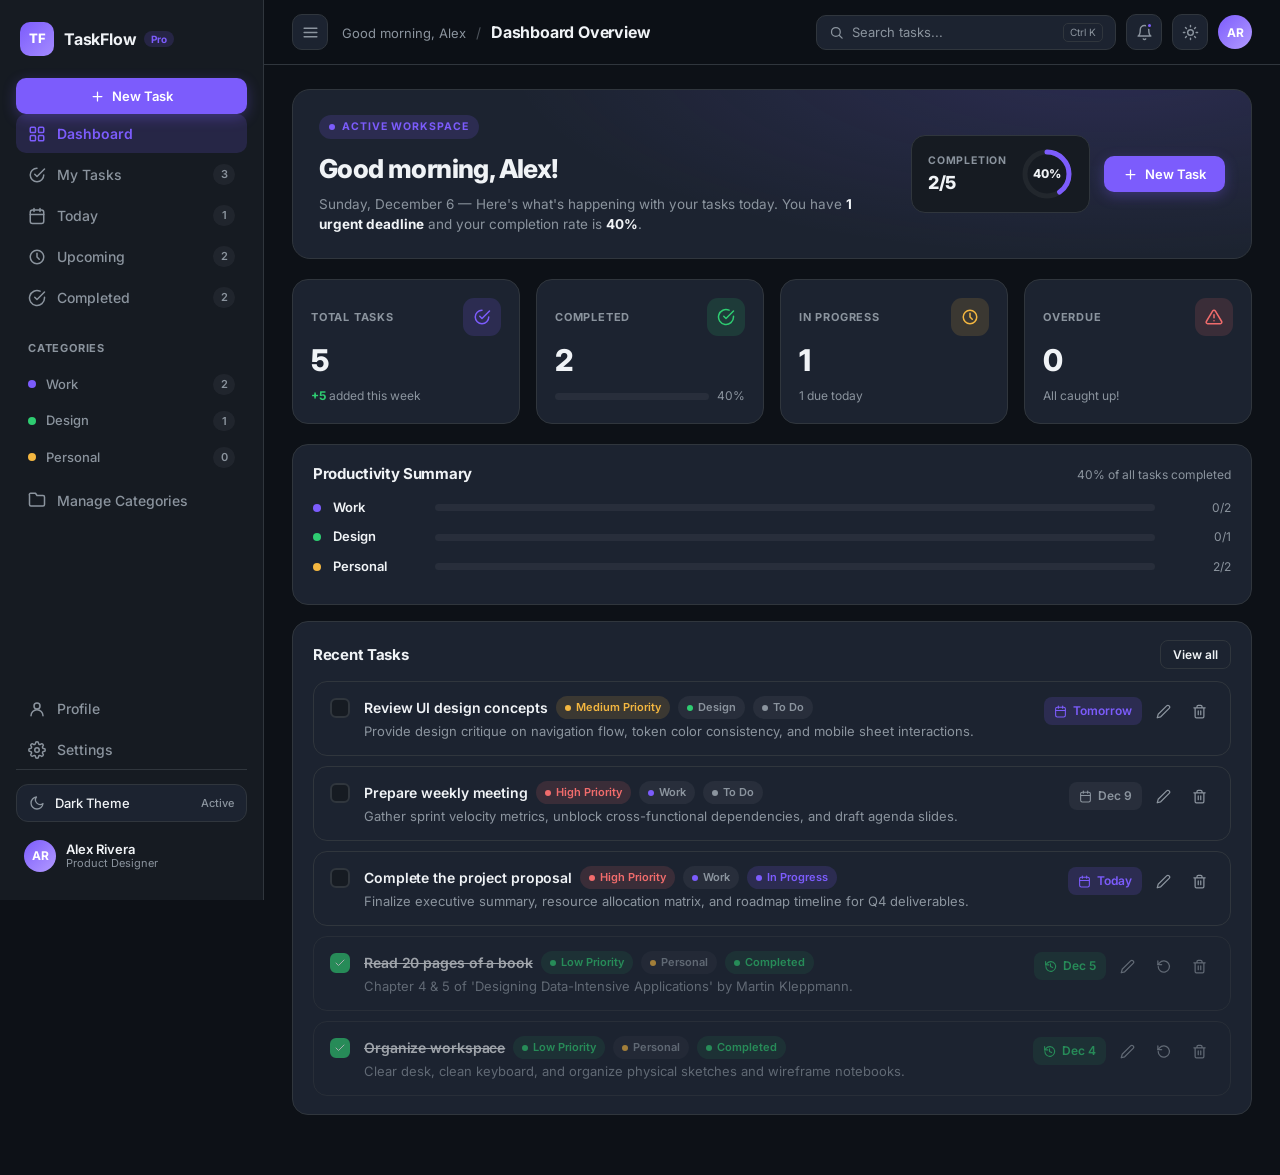
==== Public/index.html @ 0e8a2284 "Reestruturação das pastas" ====
<!DOCTYPE html>
<html lang="en" data-theme="dark">
<head>
  <meta charset="UTF-8">
  <meta name="viewport" content="width=device-width, initial-scale=1.0">
  <meta name="description" content="TaskFlow — professional task management web app">
  <title>TaskFlow</title>
  <link rel="preconnect" href="https://fonts.googleapis.com">
  <link rel="preconnect" href="https://fonts.gstatic.com" crossorigin>
  <link href="https://fonts.googleapis.com/css2?family=Inter:wght@400;500;600;700;800&display=swap" rel="stylesheet">
  <link rel="stylesheet" href="../CSS/themes.css">
  <link rel="stylesheet" href="../CSS/style.css">
  <link rel="stylesheet" href="../CSS/components.css">
  <link rel="stylesheet" href="../CSS/responsive.css">
</head>
<body>

  <!-- ==================== SIDEBAR ==================== -->
  <aside class="sidebar" id="sidebar" aria-label="Main navigation">
    <div class="sidebar__logo">
      <span class="sidebar__logo-mark" aria-hidden="true">TF</span>
      <span class="sidebar__logo-text">TaskFlow <span class="logo-pro">Pro</span></span>
    </div>

    <button class="btn btn--primary btn--block" id="btnNewTaskSidebar" type="button" data-action="open-create">
      <span data-icon="plus"></span> New Task
    </button>

    <nav class="sidebar__nav" id="sidebarNav">
      <a href="#dashboard" class="nav-item active" data-view="dashboard">
        <span class="nav-item__icon" data-icon="dashboard"></span>
        <span class="nav-item__label">Dashboard</span>
      </a>
      <a href="#mytasks" class="nav-item" data-view="mytasks">
        <span class="nav-item__icon" data-icon="tasks"></span>
        <span class="nav-item__label">My Tasks</span>
        <span class="nav-badge" data-badge="mytasks">0</span>
      </a>
      <a href="#today" class="nav-item" data-view="today">
        <span class="nav-item__icon" data-icon="calendar"></span>
        <span class="nav-item__label">Today</span>
        <span class="nav-badge" data-badge="today">0</span>
      </a>
      <a href="#upcoming" class="nav-item" data-view="upcoming">
        <span class="nav-item__icon" data-icon="clock"></span>
        <span class="nav-item__label">Upcoming</span>
        <span class="nav-badge" data-badge="upcoming">0</span>
      </a>
      <a href="#completed" class="nav-item" data-view="completed">
        <span class="nav-item__icon" data-icon="check-circle"></span>
        <span class="nav-item__label">Completed</span>
        <span class="nav-badge" data-badge="completed">0</span>
      </a>

      <div class="sidebar__section">
        <span class="sidebar__section-title">Categories</span>
        <button class="sidebar__section-action" type="button" data-action="goto-categories" aria-label="Manage categories">
          <span data-icon="plus-sm"></span>
        </button>
      </div>
      <div class="nav-categories" id="navCategories"></div>

      <a href="#categories" class="nav-item" data-view="categories">
        <span class="nav-item__icon" data-icon="folder"></span>
        <span class="nav-item__label">Manage Categories</span>
      </a>

      <div class="sidebar__spacer"></div>
      <a href="#profile" class="nav-item" data-view="profile">
        <span class="nav-item__icon" data-icon="user"></span>
        <span class="nav-item__label">Profile</span>
      </a>
      <a href="#settings" class="nav-item" data-view="settings">
        <span class="nav-item__icon" data-icon="settings"></span>
        <span class="nav-item__label">Settings</span>
      </a>
    </nav>

    <div class="sidebar__footer">
      <button class="theme-toggle" id="btnThemeToggle" type="button" aria-label="Toggle theme">
        <span class="theme-toggle__icon" data-icon="moon"></span>
        <span class="theme-toggle__label">Dark Theme</span>
        <span class="theme-toggle__state">Active</span>
      </button>
      <div class="user-chip" data-action="goto-profile" role="button" tabindex="0">
        <span class="avatar avatar--sm" id="avatarSidebar">AR</span>
        <span class="user-chip__info">
          <span class="user-chip__name" id="sidebarUserName">Alex Rivera</span>
          <span class="user-chip__role">Product Designer</span>
        </span>
      </div>
    </div>
  </aside>
  <div class="sidebar-overlay" id="sidebarOverlay"></div>

  <!-- ==================== MAIN ==================== -->
  <div class="main">
    <header class="header">
      <button class="icon-btn header__menu" id="btnMenu" type="button" aria-label="Open menu">
        <span data-icon="menu"></span>
      </button>
      <div class="header__titles">
        <span class="header__greet" id="headerGreet">Good day</span>
        <span class="header__sep" aria-hidden="true">/</span>
        <h1 class="header__title" id="pageTitle">Dashboard Overview</h1>
      </div>
      <div class="header__actions">
        <div class="search-box">
          <span class="search-box__icon" data-icon="search"></span>
          <input type="search" id="globalSearch" class="search-box__input" placeholder="Search tasks..." aria-label="Search tasks">
          <span class="search-box__kbd">Ctrl K</span>
        </div>
        <button class="icon-btn header__bell" id="btnNotifications" type="button" aria-label="Notifications" data-action="toggle-notifications">
          <span data-icon="bell"></span>
          <span class="dot-indicator" id="notifDot" hidden></span>
        </button>
        <div class="notif-panel" id="notifPanel" hidden aria-label="Due notifications"></div>
        <button class="icon-btn" id="btnThemeHeader" type="button" aria-label="Toggle theme" data-icon-holder>
          <span data-icon="sun"></span>
        </button>
        <button class="avatar avatar--btn" id="avatarHeader" type="button" data-action="goto-profile" aria-label="Open profile">AR</button>
      </div>
    </header>

    <main class="content" id="appContent" tabindex="-1"></main>
  </div>

  <!-- ==================== TASK MODAL ==================== -->
  <div class="modal-overlay" id="taskModal" role="dialog" aria-modal="true" aria-labelledby="taskModalTitle" hidden>
    <div class="modal">
      <div class="modal__body">
        <h2 class="modal__title" id="taskModalTitle">New Task</h2>

        <div class="field">
          <label class="field__label" for="taskTitle">Task Title <span class="req">*</span></label>
          <input type="text" id="taskTitle" class="input" maxlength="120" placeholder="e.g. Design token audit and sync with engineering" autocomplete="off">
          <span class="field__error" id="taskTitleError" hidden>Title is required</span>
        </div>

        <div class="field">
          <label class="field__label" for="taskDesc">Description</label>
          <textarea id="taskDesc" class="input textarea" rows="4" maxlength="500" placeholder="Outline execution criteria, dependencies, or link references..."></textarea>
        </div>

        <div class="field-row">
          <div class="field">
            <label class="field__label" for="taskDue">Due Date</label>
            <input type="date" id="taskDue" class="input">
          </div>
          <div class="field">
            <label class="field__label" for="taskPriority">Priority</label>
            <select id="taskPriority" class="input select">
              <option value="low">Low Priority</option>
              <option value="medium">Medium Priority</option>
              <option value="high" selected>High Priority</option>
            </select>
          </div>
          <div class="field">
            <label class="field__label" for="taskCategory">Category</label>
            <select id="taskCategory" class="input select"></select>
          </div>
        </div>

        <div class="field">
          <span class="field__label">Status</span>
          <div class="segmented" id="taskStatusGroup" role="radiogroup" aria-label="Status">
            <button type="button" class="segmented__btn" data-status="todo">To Do</button>
            <button type="button" class="segmented__btn" data-status="inprogress">In Progress</button>
            <button type="button" class="segmented__btn" data-status="completed">Done</button>
          </div>
        </div>
      </div>

      <div class="modal__footer">
        <span class="modal__meta" id="taskModalMeta"></span>
        <span class="modal__kbd-hint"><kbd>Ctrl</kbd> + <kbd>Enter</kbd> to quickly save</span>
        <button type="button" class="link-danger" id="btnModalDelete" data-action="modal-delete" hidden>Delete Task</button>
        <span class="modal__footer-spacer"></span>
        <button type="button" class="btn btn--ghost" data-action="close-modal">Cancel</button>
        <button type="button" class="btn btn--primary" id="btnModalSubmit" data-action="submit-task">
          <span data-icon="plus-sm"></span> Create Task
        </button>
      </div>
    </div>
  </div>

  <!-- ==================== TOASTS ==================== -->
  <div class="toasts" id="toasts" aria-live="polite"></div>

  <script src="../JS/storage.js"></script>
  <script src="../JS/theme.js"></script>
  <script src="../JS/filters.js"></script>
  <script src="../JS/tasks.js"></script>
  <script src="../JS/app.js"></script>
</body>
</html>
---- CSS/themes.css ----
/* ============ TASKFLOW — THEME TOKENS ============ */

:root,
[data-theme="dark"] {
  --bg: #0D1117;
  --secondary: #161B22;
  --card: #1C2330;
  --border: #30363D;
  --text: #F0F3F6;
  --text-2: #8B949E;
  --primary: #7C5CFC;
  --success: #2ECC71;
  --warning: #F4B740;
  --danger: #F16C6C;

  --primary-soft: rgba(124, 92, 252, 0.16);
  --success-soft: rgba(46, 204, 113, 0.14);
  --warning-soft: rgba(244, 183, 64, 0.14);
  --danger-soft: rgba(241, 108, 108, 0.14);

  --hover: rgba(240, 243, 246, 0.05);
  --active: rgba(124, 92, 252, 0.12);
  --shadow: 0 8px 24px rgba(0, 0, 0, 0.35);
  --shadow-sm: 0 2px 8px rgba(0, 0, 0, 0.25);
  --overlay: rgba(6, 9, 14, 0.7);
  --scrollbar: #30363D;
}

[data-theme="light"] {
  --bg: #F7F8FC;
  --secondary: #FFFFFF;
  --card: #FFFFFF;
  --border: #E7E9F0;
  --text: #202333;
  --text-2: #85899A;
  --primary: #7055E8;
  --success: #20A36B;
  --warning: #E6A23C;
  --danger: #E45C65;

  --primary-soft: rgba(112, 85, 232, 0.10);
  --success-soft: rgba(32, 163, 107, 0.10);
  --warning-soft: rgba(230, 162, 60, 0.12);
  --danger-soft: rgba(228, 92, 101, 0.10);

  --hover: rgba(32, 35, 51, 0.04);
  --active: rgba(112, 85, 232, 0.08);
  --shadow: 0 8px 24px rgba(32, 35, 51, 0.08);
  --shadow-sm: 0 2px 8px rgba(32, 35, 51, 0.05);
  --overlay: rgba(32, 35, 51, 0.4);
  --scrollbar: #D6D9E4;
}
---- CSS/style.css ----
/* ============ TASKFLOW — LAYOUT & BASE ============ */

* { margin: 0; padding: 0; box-sizing: border-box; }

html { scroll-behavior: smooth; }

body {
  font-family: 'Inter', -apple-system, BlinkMacSystemFont, 'Segoe UI', Roboto, sans-serif;
  background: var(--bg);
  color: var(--text);
  font-size: 14px;
  line-height: 1.5;
  min-height: 100vh;
  transition: background 0.2s ease, color 0.2s ease;
  -webkit-font-smoothing: antialiased;
}

::-webkit-scrollbar { width: 10px; height: 10px; }
::-webkit-scrollbar-track { background: transparent; }
::-webkit-scrollbar-thumb { background: var(--scrollbar); border-radius: 6px; }

button { font-family: inherit; cursor: pointer; }
a { color: inherit; text-decoration: none; }
[hidden] { display: none !important; }

:focus-visible { outline: 2px solid var(--primary); outline-offset: 2px; border-radius: 4px; }

/* Inline SVG icon holders */
[data-icon] { display: inline-grid; place-items: center; }
[data-icon] svg { width: 15px; height: 15px; }
.nav-item__icon svg,
.theme-toggle__icon svg,
.search-box__icon svg { width: 100%; height: 100%; }

/* ---------- SIDEBAR ---------- */
.sidebar {
  position: fixed;
  inset: 0 auto 0 0;
  width: 264px;
  background: var(--secondary);
  border-right: 1px solid var(--border);
  display: flex;
  flex-direction: column;
  padding: 20px 16px;
  z-index: 60;
  transition: transform 0.22s ease;
  overflow-y: auto;
}

.sidebar__logo {
  display: flex;
  align-items: center;
  gap: 10px;
  margin-bottom: 20px;
  padding: 2px 4px;
}

.sidebar__logo-mark {
  width: 34px; height: 34px;
  border-radius: 10px;
  background: linear-gradient(135deg, var(--primary), #a48bff);
  color: #fff;
  font-weight: 800;
  font-size: 13px;
  display: grid;
  place-items: center;
  flex-shrink: 0;
}

.sidebar__logo-text { font-weight: 700; font-size: 16px; letter-spacing: -0.2px; }
.logo-pro {
  font-size: 10px;
  font-weight: 700;
  background: var(--primary-soft);
  color: var(--primary);
  padding: 2px 7px;
  border-radius: 20px;
  vertical-align: 2px;
  margin-left: 4px;
}

.sidebar__nav { display: flex; flex-direction: column; gap: 2px; flex: 1; }

.nav-item {
  display: flex;
  align-items: center;
  gap: 11px;
  padding: 9px 12px;
  border-radius: 10px;
  color: var(--text-2);
  font-weight: 500;
  transition: background 0.18s ease, color 0.18s ease;
}
.nav-item:hover { background: var(--hover); color: var(--text); }
.nav-item.active {
  background: var(--primary-soft);
  color: var(--primary);
  font-weight: 600;
}
.nav-item__icon { display: inline-flex; width: 18px; height: 18px; }
.nav-item__icon svg { width: 100%; height: 100%; }
.nav-item__label { flex: 1; }
.nav-badge {
  min-width: 22px;
  text-align: center;
  font-size: 11px;
  font-weight: 600;
  background: var(--hover);
  color: var(--text-2);
  border-radius: 20px;
  padding: 2px 7px;
}
.nav-item.active .nav-badge { background: var(--primary); color: #fff; }

.sidebar__section {
  display: flex;
  align-items: center;
  justify-content: space-between;
  margin: 18px 12px 6px;
}
.sidebar__section-title {
  font-size: 11px;
  font-weight: 700;
  text-transform: uppercase;
  letter-spacing: 0.8px;
  color: var(--text-2);
}
.sidebar__section-action {
  background: none; border: none; color: var(--text-2);
  width: 22px; height: 22px; display: grid; place-items: center;
  border-radius: 6px; transition: color 0.18s ease, background 0.18s ease;
}
.sidebar__section-action:hover { color: var(--text); background: var(--hover); }

.nav-categories { display: flex; flex-direction: column; gap: 2px; margin-bottom: 4px; }

.nav-cat {
  display: flex;
  align-items: center;
  gap: 10px;
  padding: 7px 12px;
  border-radius: 10px;
  color: var(--text-2);
  font-weight: 500;
  font-size: 13px;
  transition: background 0.18s ease, color 0.18s ease;
}
.nav-cat:hover { background: var(--hover); color: var(--text); }
.cat-dot { width: 8px; height: 8px; border-radius: 50%; flex-shrink: 0; }

.sidebar__spacer { flex: 1; min-height: 20px; }

.sidebar__footer { border-top: 1px solid var(--border); padding-top: 14px; display: flex; flex-direction: column; gap: 10px; }

.theme-toggle {
  display: flex;
  align-items: center;
  gap: 10px;
  width: 100%;
  padding: 10px 12px;
  background: var(--card);
  border: 1px solid var(--border);
  border-radius: 12px;
  color: var(--text);
  font-size: 13px;
  font-weight: 500;
  transition: background 0.18s ease, border-color 0.18s ease;
}
.theme-toggle:hover { border-color: var(--primary); }
.theme-toggle__icon { display: inline-flex; width: 16px; height: 16px; color: var(--text-2); }
.theme-toggle__icon svg { width: 100%; height: 100%; }
.theme-toggle__label { flex: 1; text-align: left; }
.theme-toggle__state { font-size: 11px; color: var(--text-2); }

.user-chip {
  display: flex;
  align-items: center;
  gap: 10px;
  padding: 8px;
  border-radius: 12px;
  transition: background 0.18s ease;
  cursor: pointer;
}
.user-chip:hover { background: var(--hover); }
.user-chip__info { display: flex; flex-direction: column; line-height: 1.25; min-width: 0; }
.user-chip__name { font-weight: 600; font-size: 13px; white-space: nowrap; overflow: hidden; text-overflow: ellipsis; }
.user-chip__role { font-size: 11px; color: var(--text-2); }

.avatar {
  width: 34px; height: 34px;
  border-radius: 50%;
  background: linear-gradient(135deg, var(--primary), #b39bff);
  color: #fff;
  font-size: 12px;
  font-weight: 700;
  display: grid;
  place-items: center;
  flex-shrink: 0;
  border: none;
}
.avatar--sm { width: 32px; height: 32px; }

.sidebar-overlay {
  position: fixed;
  inset: 0;
  background: var(--overlay);
  z-index: 55;
  opacity: 0;
  pointer-events: none;
  transition: opacity 0.2s ease;
}
.sidebar-overlay.show { opacity: 1; pointer-events: auto; }

/* ---------- MAIN / HEADER ---------- */
.main { margin-left: 264px; min-height: 100vh; display: flex; flex-direction: column; }

.header {
  position: sticky;
  top: 0;
  z-index: 40;
  display: flex;
  align-items: center;
  gap: 14px;
  padding: 14px 28px;
  background: color-mix(in srgb, var(--bg) 85%, transparent);
  backdrop-filter: blur(10px);
  border-bottom: 1px solid var(--border);
}

.header__menu { display: none; }

.header__titles { display: flex; align-items: baseline; gap: 10px; min-width: 0; flex: 1; }
.header__greet { color: var(--text-2); font-size: 13px; white-space: nowrap; }
.header__sep { color: var(--text-2); opacity: 0.5; }
.header__title { font-size: 16px; font-weight: 700; letter-spacing: -0.2px; white-space: nowrap; overflow: hidden; text-overflow: ellipsis; }

.header__actions { display: flex; align-items: center; gap: 10px; }

.search-box {
  display: flex;
  align-items: center;
  gap: 8px;
  background: var(--card);
  border: 1px solid var(--border);
  border-radius: 10px;
  padding: 7px 12px;
  width: 300px;
  transition: border-color 0.18s ease;
}
.search-box:focus-within { border-color: var(--primary); }
.search-box__icon { display: inline-flex; width: 15px; height: 15px; color: var(--text-2); }
.search-box__icon svg { width: 100%; height: 100%; }
.search-box__input {
  flex: 1;
  background: none;
  border: none;
  outline: none;
  color: var(--text);
  font-family: inherit;
  font-size: 13px;
  min-width: 0;
}
.search-box__input::placeholder { color: var(--text-2); }
.search-box__kbd {
  font-size: 10px;
  color: var(--text-2);
  border: 1px solid var(--border);
  border-radius: 5px;
  padding: 1px 6px;
  white-space: nowrap;
}

.icon-btn {
  position: relative;
  width: 36px; height: 36px;
  border: 1px solid var(--border);
  background: var(--card);
  color: var(--text-2);
  border-radius: 10px;
  display: grid;
  place-items: center;
  transition: color 0.18s ease, border-color 0.18s ease, background 0.18s ease;
}
.icon-btn:hover { color: var(--text); border-color: var(--primary); }
.icon-btn svg { width: 17px; height: 17px; }

.dot-indicator {
  position: absolute;
  top: 7px; right: 8px;
  width: 7px; height: 7px;
  border-radius: 50%;
  background: var(--primary);
  border: 2px solid var(--card);
}

/* Notifications dropdown */
.notif-panel {
  position: absolute;
  top: 58px;
  right: 110px;
  width: 320px;
  max-height: 380px;
  overflow-y: auto;
  background: var(--card);
  border: 1px solid var(--border);
  border-radius: 14px;
  box-shadow: var(--shadow);
  padding: 10px;
  z-index: 50;
}
.notif-panel__title {
  font-size: 11px;
  font-weight: 700;
  text-transform: uppercase;
  letter-spacing: 0.7px;
  color: var(--text-2);
  padding: 6px 8px 10px;
}
.notif-item {
  display: flex;
  gap: 10px;
  align-items: flex-start;
  padding: 9px 8px;
  border-radius: 10px;
  cursor: pointer;
  transition: background 0.15s ease;
}
.notif-item:hover { background: var(--hover); }
.notif-item__title { font-weight: 600; font-size: 13px; }
.notif-item__meta { font-size: 12px; color: var(--text-2); }
.notif-empty { padding: 16px 8px; color: var(--text-2); font-size: 13px; text-align: center; }

/* ---------- CONTENT ---------- */
.content {
  padding: 24px 28px 60px;
  flex: 1;
  animation: viewIn 0.2s ease;
}
@keyframes viewIn {
  from { opacity: 0; transform: translateY(6px); }
  to { opacity: 1; transform: none; }
}

/* Generic section blocks */
.panel {
  background: var(--card);
  border: 1px solid var(--border);
  border-radius: 16px;
  padding: 18px 20px;
}

.view-head { display: flex; align-items: center; justify-content: space-between; gap: 12px; margin-bottom: 18px; flex-wrap: wrap; }
.view-head h2 { font-size: 20px; font-weight: 700; letter-spacing: -0.3px; }
.view-head p { color: var(--text-2); font-size: 13px; }

.empty-state {
  text-align: center;
  padding: 48px 20px;
  color: var(--text-2);
}
.empty-state .empty-icon {
  width: 48px; height: 48px;
  margin: 0 auto 14px;
  display: grid;
  place-items: center;
  background: var(--hover);
  border-radius: 14px;
  color: var(--text-2);
}
.empty-state .empty-icon svg { width: 22px; height: 22px; }
.empty-state h3 { color: var(--text); font-size: 15px; margin-bottom: 4px; }
.empty-state p { font-size: 13px; }
---- CSS/components.css ----
/* ============ TASKFLOW — COMPONENTS ============ */

/* ---------- BUTTONS ---------- */
.btn {
  display: inline-flex;
  align-items: center;
  justify-content: center;
  gap: 7px;
  padding: 9px 18px;
  border-radius: 10px;
  border: 1px solid transparent;
  font-size: 13px;
  font-weight: 600;
  transition: background 0.18s ease, border-color 0.18s ease, transform 0.15s ease, box-shadow 0.18s ease;
  white-space: nowrap;
}
.btn svg { width: 15px; height: 15px; }
.btn:active { transform: scale(0.97); }

.btn--primary { background: var(--primary); color: #fff; box-shadow: 0 4px 14px rgba(124, 92, 252, 0.3); }
.btn--primary:hover { background: color-mix(in srgb, var(--primary) 85%, #000); }

.btn--ghost { background: var(--card); color: var(--text); border-color: var(--border); }
.btn--ghost:hover { border-color: var(--primary); color: var(--primary); }

.btn--danger { background: var(--danger-soft); color: var(--danger); border-color: transparent; }
.btn--danger:hover { background: var(--danger); color: #fff; }

.btn--block { width: 100%; }
.btn--sm { padding: 6px 12px; font-size: 12px; border-radius: 8px; }

.link-danger {
  background: none; border: none;
  color: var(--danger);
  font-size: 13px; font-weight: 600;
  padding: 8px 10px;
  border-radius: 8px;
  transition: background 0.18s ease;
}
.link-danger:hover { background: var(--danger-soft); }

/* ---------- FORM FIELDS ---------- */
.field { display: flex; flex-direction: column; gap: 6px; margin-bottom: 14px; flex: 1; min-width: 0; }
.field-row { display: flex; gap: 12px; }

.field__label {
  font-size: 11px;
  font-weight: 700;
  text-transform: uppercase;
  letter-spacing: 0.7px;
  color: var(--text-2);
}
.field__label .req { color: var(--danger); }

.input {
  width: 100%;
  background: var(--secondary);
  border: 1px solid var(--border);
  border-radius: 10px;
  padding: 10px 12px;
  color: var(--text);
  font-family: inherit;
  font-size: 13px;
  outline: none;
  transition: border-color 0.18s ease, box-shadow 0.18s ease;
}
.input:focus { border-color: var(--primary); box-shadow: 0 0 0 3px var(--primary-soft); }
.input::placeholder { color: var(--text-2); }

.textarea { resize: vertical; min-height: 92px; line-height: 1.55; }

.select {
  appearance: none;
  background-image: url("data:image/svg+xml,%3Csvg xmlns='http://www.w3.org/2000/svg' width='12' height='12' viewBox='0 0 24 24' fill='none' stroke='%238B949E' stroke-width='2.5' stroke-linecap='round' stroke-linejoin='round'%3E%3Cpath d='m6 9 6 6 6-6'/%3E%3C/svg%3E");
  background-repeat: no-repeat;
  background-position: right 12px center;
  padding-right: 32px;
  cursor: pointer;
}

.input.invalid { border-color: var(--danger); }
.field__error { font-size: 12px; color: var(--danger); }

input[type="date"].input::-webkit-calendar-picker-indicator { filter: invert(0.5); cursor: pointer; }

/* ---------- SEGMENTED CONTROL ---------- */
.segmented {
  display: inline-flex;
  gap: 4px;
  background: var(--secondary);
  border: 1px solid var(--border);
  border-radius: 10px;
  padding: 4px;
  width: 100%;
}
.segmented__btn {
  flex: 1;
  border: none;
  background: none;
  color: var(--text-2);
  font-size: 12.5px;
  font-weight: 600;
  padding: 7px 10px;
  border-radius: 7px;
  transition: background 0.18s ease, color 0.18s ease;
}
.segmented__btn:hover { color: var(--text); }
.segmented__btn.active { background: var(--primary-soft); color: var(--primary); }

/* ---------- BADGES ---------- */
.badge {
  display: inline-flex;
  align-items: center;
  gap: 5px;
  font-size: 11px;
  font-weight: 600;
  padding: 3px 9px;
  border-radius: 20px;
  white-space: nowrap;
}
.badge .badge-dot { width: 6px; height: 6px; border-radius: 50%; background: currentColor; }
.badge--primary { background: var(--primary-soft); color: var(--primary); }
.badge--success { background: var(--success-soft); color: var(--success); }
.badge--warning { background: var(--warning-soft); color: var(--warning); }
.badge--danger { background: var(--danger-soft); color: var(--danger); }
.badge--neutral { background: var(--hover); color: var(--text-2); }

/* ---------- CHIPS ---------- */
.chips { display: flex; align-items: center; gap: 8px; flex-wrap: wrap; }
.chip {
  border: 1px solid var(--border);
  background: var(--card);
  color: var(--text-2);
  font-size: 12.5px;
  font-weight: 600;
  padding: 6px 14px;
  border-radius: 20px;
  transition: all 0.18s ease;
}
.chip:hover { color: var(--text); border-color: var(--text-2); }
.chip.active { background: var(--primary); border-color: var(--primary); color: #fff; }

.chips-tags { display: flex; align-items: center; gap: 6px; flex-wrap: wrap; }
.chips-tags .chips-label { font-size: 11px; font-weight: 700; letter-spacing: 0.6px; color: var(--text-2); margin-right: 4px; }
.chip-tag {
  display: inline-flex; align-items: center; gap: 6px;
  border: 1px solid var(--border);
  background: var(--card);
  color: var(--text-2);
  font-size: 12px; font-weight: 600;
  padding: 5px 12px;
  border-radius: 20px;
  transition: all 0.18s ease;
}
.chip-tag:hover { color: var(--text); }
.chip-tag.active { border-color: currentColor; color: var(--text); }
.chip-tag .cat-dot { width: 7px; height: 7px; }

/* ---------- STATS ---------- */
.stats-grid {
  display: grid;
  grid-template-columns: repeat(4, 1fr);
  gap: 16px;
  margin: 20px 0;
}

.stat-card {
  background: var(--card);
  border: 1px solid var(--border);
  border-radius: 16px;
  padding: 18px;
  display: flex;
  flex-direction: column;
  gap: 8px;
  transition: transform 0.18s ease, box-shadow 0.18s ease;
}
.stat-card:hover { transform: translateY(-2px); box-shadow: var(--shadow-sm); }

.stat-card__top { display: flex; align-items: center; justify-content: space-between; gap: 10px; }
.stat-card__label { font-size: 11px; font-weight: 700; text-transform: uppercase; letter-spacing: 0.8px; color: var(--text-2); }
.stat-card__value { font-size: 30px; font-weight: 800; letter-spacing: -1px; line-height: 1.1; }

.stat-icon {
  width: 38px; height: 38px;
  border-radius: 11px;
  display: grid;
  place-items: center;
  flex-shrink: 0;
}
.stat-icon svg { width: 18px; height: 18px; }
.stat-icon--primary { background: var(--primary-soft); color: var(--primary); }
.stat-icon--success { background: var(--success-soft); color: var(--success); }
.stat-icon--warning { background: var(--warning-soft); color: var(--warning); }
.stat-icon--danger { background: var(--danger-soft); color: var(--danger); }

.stat-card__footer { display: flex; align-items: center; justify-content: space-between; gap: 8px; margin-top: 2px; }
.stat-note { font-size: 12px; color: var(--text-2); }
.stat-note strong { color: var(--success); }

/* ---------- PROGRESS ---------- */
.progress {
  height: 7px;
  background: var(--hover);
  border-radius: 6px;
  overflow: hidden;
  flex: 1;
}
.progress__bar {
  height: 100%;
  border-radius: 6px;
  background: var(--primary);
  transition: width 0.25s ease;
}
.progress__bar--success { background: var(--success); }
.progress__bar--warning { background: var(--warning); }
.progress__bar--danger { background: var(--danger); }

/* ---------- WELCOME BANNER ---------- */
.welcome-banner {
  position: relative;
  overflow: hidden;
  background:
    radial-gradient(600px 200px at 85% -20%, var(--primary-soft), transparent),
    var(--card);
  border: 1px solid var(--border);
  border-radius: 18px;
  padding: 24px 26px;
  display: flex;
  align-items: center;
  gap: 24px;
}
.welcome-banner__main { flex: 1; min-width: 0; }
.welcome-banner__tag {
  display: inline-flex;
  align-items: center;
  gap: 7px;
  font-size: 10.5px;
  font-weight: 700;
  letter-spacing: 1px;
  text-transform: uppercase;
  color: var(--primary);
  background: var(--primary-soft);
  padding: 4px 10px;
  border-radius: 20px;
  margin-bottom: 10px;
}
.welcome-banner__tag::before { content: ""; width: 6px; height: 6px; border-radius: 50%; background: var(--primary); }
.welcome-banner h2 { font-size: 26px; font-weight: 800; letter-spacing: -0.6px; margin-bottom: 6px; }
.welcome-banner__sub { color: var(--text-2); font-size: 13.5px; max-width: 560px; }
.welcome-banner__sub strong { color: var(--text); }

.velocity {
  display: flex;
  align-items: center;
  gap: 14px;
  background: var(--secondary);
  border: 1px solid var(--border);
  border-radius: 14px;
  padding: 12px 16px;
  flex-shrink: 0;
}
.velocity__label { font-size: 10.5px; font-weight: 700; letter-spacing: 0.8px; text-transform: uppercase; color: var(--text-2); }
.velocity__value { font-size: 18px; font-weight: 800; letter-spacing: -0.4px; }
.velocity__ring { position: relative; width: 52px; height: 52px; }
.velocity__ring svg { transform: rotate(-90deg); }
.velocity__pct {
  position: absolute; inset: 0;
  display: grid; place-items: center;
  font-size: 12px; font-weight: 800;
}

/* ---------- TOOLBAR ---------- */
.toolbar {
  display: flex;
  align-items: center;
  gap: 10px;
  flex-wrap: wrap;
  margin-bottom: 14px;
}
.toolbar__title { display: flex; align-items: center; gap: 10px; margin-right: auto; }
.toolbar__title h3 { font-size: 17px; font-weight: 700; display: inline-flex; align-items: center; gap: 8px; }
.toolbar__title h3 svg { width: 17px; height: 17px; color: var(--text-2); }
.toolbar .search-box { width: 250px; }
.toolbar .search-box__kbd { display: none; }

.select-inline {
  background: var(--card);
  border: 1px solid var(--border);
  color: var(--text);
  font-family: inherit;
  font-size: 12.5px;
  font-weight: 600;
  border-radius: 10px;
  padding: 8px 30px 8px 12px;
  cursor: pointer;
  outline: none;
  appearance: none;
  background-image: url("data:image/svg+xml,%3Csvg xmlns='http://www.w3.org/2000/svg' width='12' height='12' viewBox='0 0 24 24' fill='none' stroke='%238B949E' stroke-width='2.5' stroke-linecap='round' stroke-linejoin='round'%3E%3Cpath d='m6 9 6 6 6-6'/%3E%3C/svg%3E");
  background-repeat: no-repeat;
  background-position: right 10px center;
}
.select-inline:hover, .select-inline:focus { border-color: var(--primary); }

.view-toggle { display: inline-flex; background: var(--card); border: 1px solid var(--border); border-radius: 10px; padding: 3px; gap: 2px; }
.view-toggle button {
  border: none; background: none; color: var(--text-2);
  width: 30px; height: 28px;
  border-radius: 7px;
  display: grid; place-items: center;
  transition: all 0.18s ease;
}
.view-toggle button svg { width: 15px; height: 15px; }
.view-toggle button:hover { color: var(--text); }
.view-toggle button.active { background: var(--primary-soft); color: var(--primary); }

/* ---------- TASK ROWS ---------- */
.task-list { display: flex; flex-direction: column; gap: 10px; }

.task-row {
  display: flex;
  align-items: flex-start;
  gap: 14px;
  background: var(--card);
  border: 1px solid var(--border);
  border-radius: 14px;
  padding: 14px 16px;
  transition: border-color 0.18s ease, background 0.18s ease;
}
.task-row:hover { border-color: color-mix(in srgb, var(--primary) 45%, var(--border)); }

.task-row.is-completed { opacity: 0.62; }
.task-row.is-completed .task-row__title { text-decoration: line-through; }

.task-check {
  width: 20px; height: 20px;
  margin-top: 2px;
  border: 2px solid var(--border);
  border-radius: 6px;
  background: var(--secondary);
  cursor: pointer;
  flex-shrink: 0;
  display: grid; place-items: center;
  color: transparent;
  transition: all 0.18s ease;
  padding: 0;
}
.task-check svg { width: 12px; height: 12px; }
.task-check:hover { border-color: var(--primary); }
.task-check.checked { background: var(--success); border-color: var(--success); color: #fff; }

.task-row__main { flex: 1; min-width: 0; }
.task-row__title-line { display: flex; align-items: center; gap: 8px; flex-wrap: wrap; margin-bottom: 3px; }
.task-row__title { font-weight: 600; font-size: 14px; letter-spacing: -0.1px; }
.task-row__desc {
  color: var(--text-2);
  font-size: 13px;
  overflow: hidden;
  display: -webkit-box;
  -webkit-line-clamp: 2;
  -webkit-box-orient: vertical;
}

.task-row__side { display: flex; align-items: center; gap: 6px; flex-shrink: 0; }

.due-chip {
  display: inline-flex;
  align-items: center;
  gap: 6px;
  font-size: 12px;
  font-weight: 600;
  color: var(--text-2);
  background: var(--hover);
  border-radius: 8px;
  padding: 5px 10px;
  white-space: nowrap;
}
.due-chip svg { width: 13px; height: 13px; }
.due-chip--today { color: var(--primary); background: var(--primary-soft); }
.due-chip--overdue { color: var(--danger); background: var(--danger-soft); }
.due-chip--done { color: var(--success); background: var(--success-soft); }

.task-action {
  width: 30px; height: 30px;
  border: none;
  background: none;
  color: var(--text-2);
  border-radius: 8px;
  display: grid;
  place-items: center;
  transition: all 0.18s ease;
}
.task-action svg { width: 15px; height: 15px; }
.task-action:hover { background: var(--hover); color: var(--text); }
.task-action--danger:hover { background: var(--danger-soft); color: var(--danger); }
.task-action--success:hover { background: var(--success-soft); color: var(--success); }

/* ---------- TASK CARDS (grid view) ---------- */
.task-grid {
  display: grid;
  grid-template-columns: repeat(auto-fill, minmax(280px, 1fr));
  gap: 14px;
}
.task-card {
  background: var(--card);
  border: 1px solid var(--border);
  border-radius: 14px;
  padding: 16px;
  display: flex;
  flex-direction: column;
  gap: 10px;
  transition: border-color 0.18s ease, transform 0.18s ease;
}
.task-card:hover { border-color: color-mix(in srgb, var(--primary) 45%, var(--border)); transform: translateY(-2px); }
.task-card__top { display: flex; align-items: flex-start; justify-content: space-between; gap: 10px; }
.task-card__title { font-weight: 600; font-size: 14px; line-height: 1.4; }
.task-card.is-completed .task-card__title { text-decoration: line-through; opacity: 0.7; }
.task-card__desc { color: var(--text-2); font-size: 12.5px; min-height: 34px; }
.task-card__badges { display: flex; gap: 6px; flex-wrap: wrap; }
.task-card__footer { display: flex; align-items: center; justify-content: space-between; gap: 8px; margin-top: auto; padding-top: 10px; border-top: 1px solid var(--border); }

/* ---------- GROUP HEADINGS (Today / Upcoming) ---------- */
.group-title {
  display: flex;
  align-items: center;
  gap: 9px;
  font-size: 13px;
  font-weight: 700;
  text-transform: uppercase;
  letter-spacing: 0.7px;
  color: var(--text-2);
  margin: 22px 0 10px;
}
.group-title:first-child { margin-top: 0; }
.group-count { background: var(--hover); border-radius: 20px; padding: 1px 9px; font-size: 11px; }

/* ---------- CATEGORY CARDS ---------- */
.cat-grid { display: grid; grid-template-columns: repeat(auto-fill, minmax(240px, 1fr)); gap: 14px; }
.cat-card {
  background: var(--card);
  border: 1px solid var(--border);
  border-radius: 16px;
  padding: 18px;
  display: flex;
  flex-direction: column;
  gap: 12px;
  transition: border-color 0.18s ease;
}
.cat-card:hover { border-color: var(--primary); }
.cat-card__head { display: flex; align-items: center; justify-content: space-between; }
.cat-card__name { font-weight: 700; font-size: 15px; display: flex; align-items: center; gap: 9px; }
.cat-card__count { color: var(--text-2); font-size: 12.5px; }
.cat-card__actions { display: flex; gap: 4px; }
.cat-card .progress { height: 6px; }
.cat-card__footer { display: flex; align-items: center; justify-content: space-between; font-size: 12px; color: var(--text-2); }

.color-options { display: flex; gap: 8px; }
.color-option {
  width: 24px; height: 24px;
  border-radius: 50%;
  border: 2px solid transparent;
  cursor: pointer;
  padding: 0;
  transition: transform 0.15s ease, border-color 0.15s ease;
}
.color-option:hover { transform: scale(1.12); }
.color-option.selected { border-color: var(--text); }

/* ---------- MODAL ---------- */
.modal-overlay {
  position: fixed;
  inset: 0;
  background: var(--overlay);
  backdrop-filter: blur(4px);
  z-index: 90;
  display: grid;
  place-items: center;
  padding: 20px;
  animation: fadeIn 0.18s ease;
}
@keyframes fadeIn { from { opacity: 0; } to { opacity: 1; } }

.modal {
  width: 100%;
  max-width: 640px;
  max-height: calc(100vh - 40px);
  display: flex;
  flex-direction: column;
  background: var(--secondary);
  border: 1px solid var(--border);
  border-radius: 18px;
  box-shadow: var(--shadow);
  animation: modalIn 0.2s ease;
}
@keyframes modalIn {
  from { opacity: 0; transform: translateY(14px) scale(0.98); }
  to { opacity: 1; transform: none; }
}

.modal__body { padding: 24px 26px 10px; overflow-y: auto; }
.modal__title { font-size: 19px; font-weight: 700; letter-spacing: -0.3px; margin-bottom: 18px; }

.modal__footer {
  display: flex;
  align-items: center;
  gap: 10px;
  padding: 14px 26px;
  border-top: 1px solid var(--border);
  background: var(--card);
  border-radius: 0 0 18px 18px;
  flex-wrap: wrap;
}
.modal__kbd-hint { font-size: 11.5px; color: var(--text-2); margin-right: auto; }
.modal__kbd-hint kbd {
  font-family: inherit;
  font-size: 10px;
  font-weight: 700;
  background: var(--hover);
  border: 1px solid var(--border);
  border-radius: 4px;
  padding: 1px 5px;
}
.modal__meta { font-size: 11.5px; color: var(--text-2); }
.modal__footer-spacer { flex: 0; }

/* ---------- TOASTS ---------- */
.toasts {
  position: fixed;
  bottom: 22px;
  right: 22px;
  z-index: 120;
  display: flex;
  flex-direction: column;
  gap: 10px;
  max-width: min(420px, calc(100vw - 44px));
}
.toast {
  display: flex;
  align-items: center;
  gap: 11px;
  background: var(--card);
  border: 1px solid var(--border);
  border-radius: 12px;
  padding: 12px 16px;
  box-shadow: var(--shadow);
  animation: toastIn 0.22s ease;
  font-size: 13px;
  font-weight: 500;
}
@keyframes toastIn {
  from { opacity: 0; transform: translateY(12px); }
  to { opacity: 1; transform: none; }
}
.toast.leaving { animation: toastOut 0.2s ease forwards; }
@keyframes toastOut {
  to { opacity: 0; transform: translateY(8px); }
}
.toast__icon { width: 20px; height: 20px; flex-shrink: 0; display: grid; place-items: center; }
.toast__icon svg { width: 17px; height: 17px; }
.toast--success .toast__icon { color: var(--success); }
.toast--warning .toast__icon { color: var(--warning); }
.toast--danger .toast__icon { color: var(--danger); }
.toast--info .toast__icon { color: var(--primary); }
.toast__msg { flex: 1; }
.toast__action {
  background: none; border: none;
  color: var(--primary);
  font-size: 13px; font-weight: 700;
  padding: 4px 6px;
  border-radius: 6px;
}
.toast__action:hover { background: var(--primary-soft); }
.toast__close {
  background: none; border: none;
  color: var(--text-2);
  width: 24px; height: 24px;
  display: grid; place-items: center;
  border-radius: 6px;
}
.toast__close:hover { color: var(--text); }
.toast__close svg { width: 13px; height: 13px; }

/* ---------- PROFILE & SETTINGS ---------- */
.profile-card {
  background: var(--card);
  border: 1px solid var(--border);
  border-radius: 18px;
  padding: 26px;
  max-width: 560px;
}
.profile-head { display: flex; align-items: center; gap: 18px; margin-bottom: 22px; }
.profile-head .avatar { width: 64px; height: 64px; font-size: 20px; border-radius: 20px; }
.profile-head h3 { font-size: 18px; font-weight: 700; }
.profile-head p { color: var(--text-2); font-size: 13px; }

.settings-card {
  background: var(--card);
  border: 1px solid var(--border);
  border-radius: 16px;
  padding: 20px;
  max-width: 560px;
  margin-bottom: 16px;
}
.settings-card h3 { font-size: 15px; font-weight: 700; margin-bottom: 4px; }
.settings-card > p { color: var(--text-2); font-size: 12.5px; margin-bottom: 14px; }

.theme-cards { display: grid; grid-template-columns: 1fr 1fr; gap: 12px; }
.theme-card {
  border: 2px solid var(--border);
  background: var(--secondary);
  border-radius: 14px;
  padding: 16px;
  text-align: left;
  color: var(--text);
  transition: border-color 0.18s ease;
  display: flex;
  flex-direction: column;
  gap: 10px;
}
.theme-card:hover { border-color: var(--text-2); }
.theme-card.active { border-color: var(--primary); }
.theme-preview {
  height: 64px;
  border-radius: 10px;
  border: 1px solid var(--border);
  display: flex;
  gap: 6px;
  padding: 8px;
}
.theme-preview span { border-radius: 5px; flex: 1; }
.theme-preview--dark { background: #0D1117; }
.theme-preview--dark span:nth-child(1) { background: #1C2330; flex: 0 0 26%; }
.theme-preview--dark span:nth-child(2) { background: #7C5CFC; flex: 0 0 46%; }
.theme-preview--dark span:nth-child(3) { background: #161B22; }
.theme-preview--light { background: #F7F8FC; }
.theme-preview--light span:nth-child(1) { background: #FFFFFF; flex: 0 0 26%; }
.theme-preview--light span:nth-child(2) { background: #7055E8; flex: 0 0 46%; }
.theme-preview--light span:nth-child(3) { background: #E7E9F0; }
.theme-card__label { display: flex; align-items: center; gap: 8px; font-weight: 600; font-size: 13px; }
.theme-card__label svg { width: 15px; height: 15px; color: var(--text-2); }

.setting-row {
  display: flex;
  align-items: center;
  justify-content: space-between;
  gap: 12px;
  padding: 10px 0;
  border-bottom: 1px solid var(--border);
}
.setting-row:last-child { border-bottom: none; }
.setting-row__info { flex: 1; }
.setting-row__info strong { display: block; font-size: 13.5px; font-weight: 600; }
.setting-row__info span { font-size: 12.5px; color: var(--text-2); }

.switch {
  position: relative;
  width: 42px; height: 24px;
  border-radius: 20px;
  background: var(--hover);
  border: 1px solid var(--border);
  cursor: pointer;
  transition: background 0.2s ease;
  flex-shrink: 0;
  padding: 0;
}
.switch::after {
  content: "";
  position: absolute;
  top: 2px; left: 2px;
  width: 18px; height: 18px;
  border-radius: 50%;
  background: var(--text-2);
  transition: transform 0.2s ease, background 0.2s ease;
}
.switch.on { background: var(--primary); border-color: var(--primary); }
.switch.on::after { transform: translateX(18px); background: #fff; }
---- CSS/responsive.css ----
/* ============ TASKFLOW — RESPONSIVE (mobile-first adjustments) ============ */

/* ---------- Tablet ≤ 1024px ---------- */
@media (max-width: 1024px) {
  .sidebar { width: 76px; padding: 16px 10px; }
  .sidebar__logo-text,
  .nav-item__label,
  .nav-badge,
  .sidebar__section-title,
  .sidebar__section-action,
  .nav-categories,
  .nav-item[data-view="categories"],
  .theme-toggle__label,
  .theme-toggle__state,
  .user-chip__info { display: none; }

  .sidebar__logo { justify-content: center; padding: 0; }
  .nav-item { justify-content: center; padding: 11px 0; }
  .sidebar__section { justify-content: center; margin: 14px 0 6px; }
  .sidebar__footer { align-items: center; }
  .theme-toggle { justify-content: center; padding: 10px; }
  .user-chip { justify-content: center; padding: 8px 0; }

  .main { margin-left: 76px; }
  .stats-grid { grid-template-columns: repeat(2, 1fr); }
  .content { padding: 20px 20px 48px; }
  .header { padding: 12px 20px; }
  .search-box { width: 220px; }
  .welcome-banner { flex-direction: column; align-items: stretch; }
  .welcome-banner__extra { justify-content: space-between; }
}

/* ---------- Mobile ≤ 768px ---------- */
@media (max-width: 768px) {
  .header__menu { display: grid; }

  .sidebar {
    transform: translateX(-105%);
    width: 276px;
    padding: 20px 16px;
    box-shadow: var(--shadow);
  }
  .sidebar.open { transform: translateX(0); }

  /* restore hidden labels inside the drawer */
  .sidebar__logo-text,
  .nav-item__label,
  .nav-badge,
  .sidebar__section-title,
  .sidebar__section-action,
  .nav-categories,
  .nav-item[data-view="categories"],
  .theme-toggle__label,
  .theme-toggle__state,
  .user-chip__info { display: initial; }

  .sidebar__logo { justify-content: flex-start; padding: 2px 4px; }
  .nav-item { justify-content: flex-start; padding: 9px 12px; }
  .sidebar__section { justify-content: space-between; margin: 18px 12px 6px; }
  .theme-toggle { justify-content: flex-start; padding: 10px 12px; }
  .user-chip { justify-content: flex-start; padding: 8px; }
  .sidebar__footer { align-items: stretch; }

  .main { margin-left: 0; }

  .header { padding: 10px 14px; gap: 10px; }
  .header__greet, .header__sep { display: none; }
  .header__title { font-size: 15px; }
  .search-box { width: auto; flex: 1; }
  .search-box__kbd { display: none; }
  .notif-panel { right: 12px; left: 12px; width: auto; }

  .content { padding: 16px 14px 80px; }

  .stats-grid { grid-template-columns: repeat(2, 1fr); gap: 10px; }
  .stat-card { padding: 14px; }
  .stat-card__value { font-size: 24px; }
  .stat-card__footer { flex-direction: column; align-items: flex-start; gap: 4px; }

  .welcome-banner { padding: 18px; border-radius: 14px; }
  .welcome-banner h2 { font-size: 20px; }
  .welcome-banner__extra { flex-direction: column; align-items: stretch; gap: 12px; }

  .field-row { flex-direction: column; gap: 0; }

  .toolbar .search-box { width: 100%; order: -1; }
  .toolbar { gap: 8px; }
  .toolbar__title { width: 100%; margin-right: 0; }

  /* task rows adapted */
  .task-row { flex-wrap: wrap; padding: 12px 14px; }
  .task-row__side { width: 100%; justify-content: space-between; margin-top: 4px; padding-top: 8px; border-top: 1px solid var(--border); }
  .task-row__side .due-chip { order: 1; }
  .task-row__side .task-action { order: 2; }

  .task-grid { grid-template-columns: 1fr; }
  .cat-grid { grid-template-columns: 1fr; }

  .modal { max-height: calc(100vh - 24px); }
  .modal__body { padding: 18px 18px 6px; }
  .modal__footer { padding: 12px 18px; }
  .modal__kbd-hint { display: none; }
  .modal__footer .btn { flex: 1; }

  .theme-cards { grid-template-columns: 1fr; }
  .toasts { left: 14px; right: 14px; bottom: 14px; max-width: none; }
}

/* ---------- Small phones ≤ 480px ---------- */
@media (max-width: 480px) {
  .stats-grid { grid-template-columns: 1fr; }
  .stat-card__footer { flex-direction: row; align-items: center; }
  .header__actions .icon-btn#btnThemeHeader { display: none; }
  .velocity { padding: 10px 12px; }
}
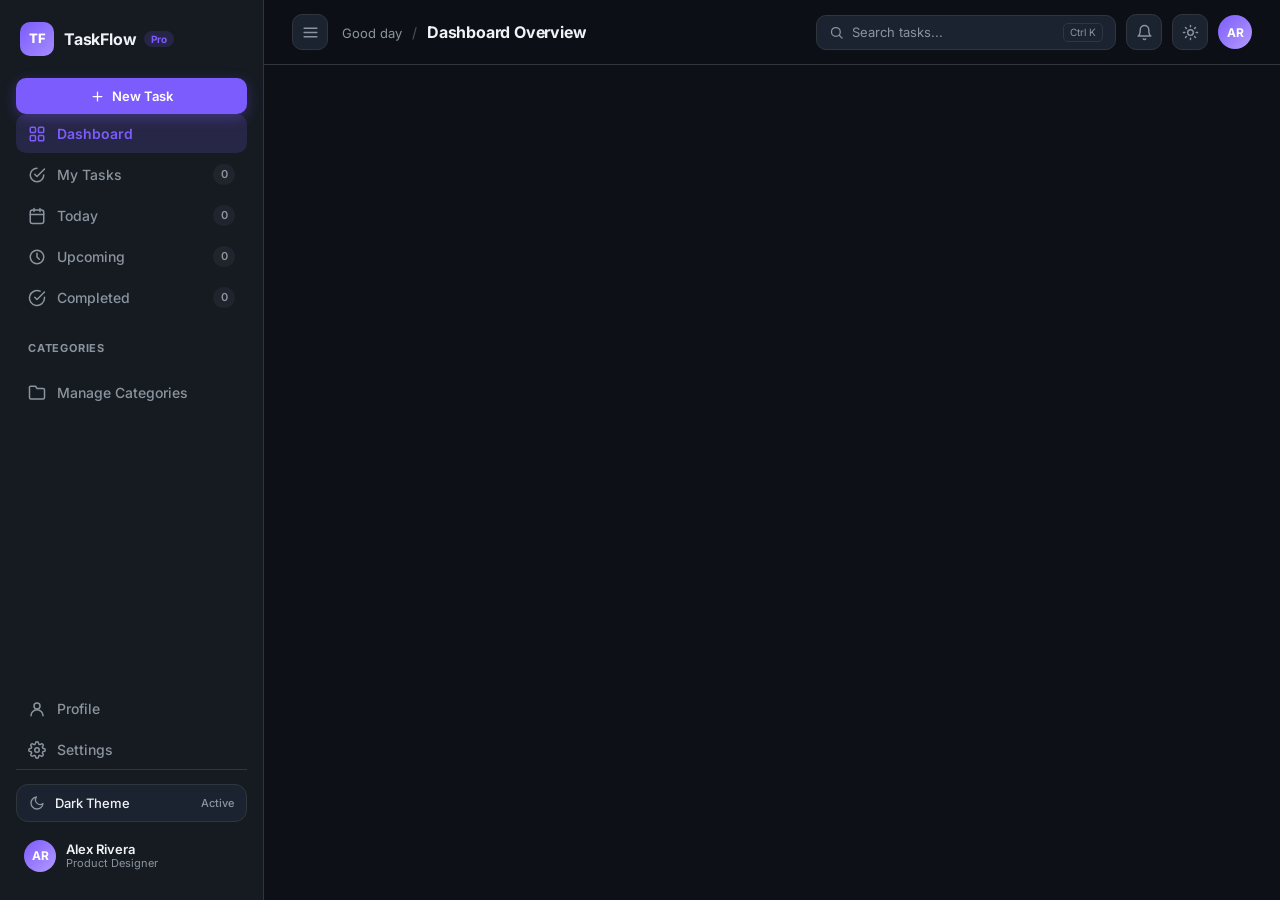
==== commit ed091497: "Remoção do LocalStore e Conexao CDN" ====
--- a/Public/index.html
+++ b/Public/index.html
@@ -190,7 +190,9 @@
   <script src="../JS/storage.js"></script>
   <script src="../JS/theme.js"></script>
   <script src="../JS/filters.js"></script>
-  <script src="../JS/tasks.js"></script>
-  <script src="../JS/app.js"></script>
+  <script type="module" src="../JS/firebase.js"></script>
+  <script type="module" src="../JS/taskService.js"></script>
+  <script type="module" src="../JS/tasks.js"></script>
+  <script type="module" src="../JS/app.js"></script>
 </body>
 </html>
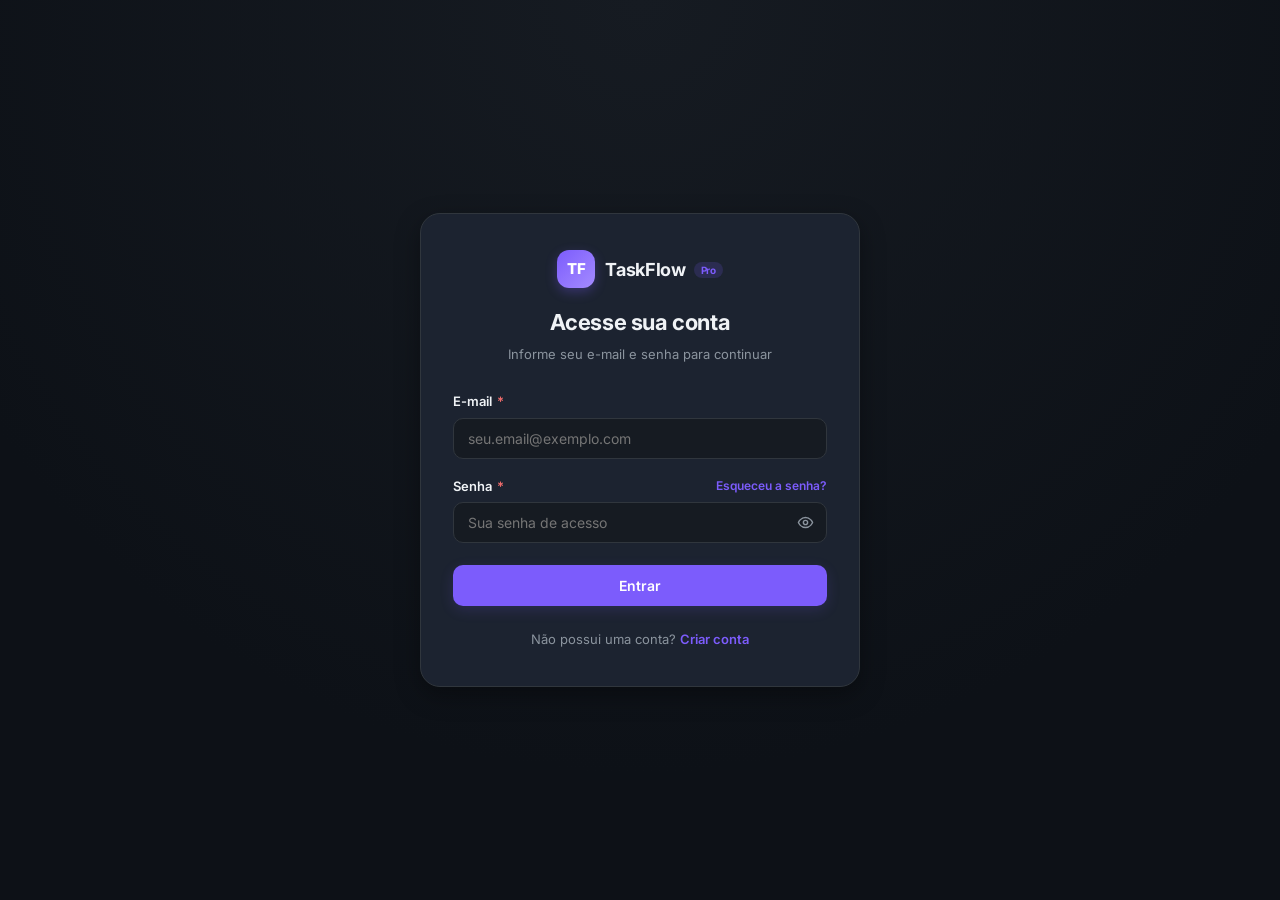
==== commit aefd9bd6: "Atualização" ====
--- a/Public/index.html
+++ b/Public/index.html
@@ -1,198 +1,89 @@
 <!DOCTYPE html>
-<html lang="en" data-theme="dark">
+<html lang="pt-BR" data-theme="dark">
 <head>
   <meta charset="UTF-8">
   <meta name="viewport" content="width=device-width, initial-scale=1.0">
-  <meta name="description" content="TaskFlow — professional task management web app">
-  <title>TaskFlow</title>
+  <meta name="description" content="TaskFlow — Entrar no sistema com e-mail e senha">
+  <title>TaskFlow — Login</title>
   <link rel="preconnect" href="https://fonts.googleapis.com">
   <link rel="preconnect" href="https://fonts.gstatic.com" crossorigin>
   <link href="https://fonts.googleapis.com/css2?family=Inter:wght@400;500;600;700;800&display=swap" rel="stylesheet">
-  <link rel="stylesheet" href="../CSS/themes.css">
-  <link rel="stylesheet" href="../CSS/style.css">
-  <link rel="stylesheet" href="../CSS/components.css">
-  <link rel="stylesheet" href="../CSS/responsive.css">
+  <link rel="stylesheet" href="CSS/style.css">
+  <script type="module">
+    import { authGuard } from "./js/auth-guard.js";
+    await authGuard.requireGuest({ redirectTo: "dashboard.html" });
+  </script>
 </head>
-<body>
+<body class="auth-page">
+  <div class="auth-container">
+    <div class="auth-card">
+      <div class="auth-header">
+        <a href="index.html" class="auth-logo">
+          <span class="auth-logo__mark" aria-hidden="true">TF</span>
+          <span class="auth-logo__text">TaskFlow <span class="logo-pro">Pro</span></span>
+        </a>
+        <h1 class="auth-title">Acesse sua conta</h1>
+        <p class="auth-subtitle">Informe seu e-mail e senha para continuar</p>
+      </div>
 
-  <!-- ==================== SIDEBAR ==================== -->
-  <aside class="sidebar" id="sidebar" aria-label="Main navigation">
-    <div class="sidebar__logo">
-      <span class="sidebar__logo-mark" aria-hidden="true">TF</span>
-      <span class="sidebar__logo-text">TaskFlow <span class="logo-pro">Pro</span></span>
-    </div>
+      <!-- Área de mensagens dinâmicas de erro e sucesso -->
+      <div id="authAlertArea" aria-live="polite"></div>
 
-    <button class="btn btn--primary btn--block" id="btnNewTaskSidebar" type="button" data-action="open-create">
-      <span data-icon="plus"></span> New Task
-    </button>
-
-    <nav class="sidebar__nav" id="sidebarNav">
-      <a href="#dashboard" class="nav-item active" data-view="dashboard">
-        <span class="nav-item__icon" data-icon="dashboard"></span>
-        <span class="nav-item__label">Dashboard</span>
-      </a>
-      <a href="#mytasks" class="nav-item" data-view="mytasks">
-        <span class="nav-item__icon" data-icon="tasks"></span>
-        <span class="nav-item__label">My Tasks</span>
-        <span class="nav-badge" data-badge="mytasks">0</span>
-      </a>
-      <a href="#today" class="nav-item" data-view="today">
-        <span class="nav-item__icon" data-icon="calendar"></span>
-        <span class="nav-item__label">Today</span>
-        <span class="nav-badge" data-badge="today">0</span>
-      </a>
-      <a href="#upcoming" class="nav-item" data-view="upcoming">
-        <span class="nav-item__icon" data-icon="clock"></span>
-        <span class="nav-item__label">Upcoming</span>
-        <span class="nav-badge" data-badge="upcoming">0</span>
-      </a>
-      <a href="#completed" class="nav-item" data-view="completed">
-        <span class="nav-item__icon" data-icon="check-circle"></span>
-        <span class="nav-item__label">Completed</span>
-        <span class="nav-badge" data-badge="completed">0</span>
-      </a>
-
-      <div class="sidebar__section">
-        <span class="sidebar__section-title">Categories</span>
-        <button class="sidebar__section-action" type="button" data-action="goto-categories" aria-label="Manage categories">
-          <span data-icon="plus-sm"></span>
-        </button>
-      </div>
-      <div class="nav-categories" id="navCategories"></div>
-
-      <a href="#categories" class="nav-item" data-view="categories">
-        <span class="nav-item__icon" data-icon="folder"></span>
-        <span class="nav-item__label">Manage Categories</span>
-      </a>
-
-      <div class="sidebar__spacer"></div>
-      <a href="#profile" class="nav-item" data-view="profile">
-        <span class="nav-item__icon" data-icon="user"></span>
-        <span class="nav-item__label">Profile</span>
-      </a>
-      <a href="#settings" class="nav-item" data-view="settings">
-        <span class="nav-item__icon" data-icon="settings"></span>
-        <span class="nav-item__label">Settings</span>
-      </a>
-    </nav>
-
-    <div class="sidebar__footer">
-      <button class="theme-toggle" id="btnThemeToggle" type="button" aria-label="Toggle theme">
-        <span class="theme-toggle__icon" data-icon="moon"></span>
-        <span class="theme-toggle__label">Dark Theme</span>
-        <span class="theme-toggle__state">Active</span>
-      </button>
-      <div class="user-chip" data-action="goto-profile" role="button" tabindex="0">
-        <span class="avatar avatar--sm" id="avatarSidebar">AR</span>
-        <span class="user-chip__info">
-          <span class="user-chip__name" id="sidebarUserName">Alex Rivera</span>
-          <span class="user-chip__role">Product Designer</span>
-        </span>
-      </div>
-    </div>
-  </aside>
-  <div class="sidebar-overlay" id="sidebarOverlay"></div>
-
-  <!-- ==================== MAIN ==================== -->
-  <div class="main">
-    <header class="header">
-      <button class="icon-btn header__menu" id="btnMenu" type="button" aria-label="Open menu">
-        <span data-icon="menu"></span>
-      </button>
-      <div class="header__titles">
-        <span class="header__greet" id="headerGreet">Good day</span>
-        <span class="header__sep" aria-hidden="true">/</span>
-        <h1 class="header__title" id="pageTitle">Dashboard Overview</h1>
-      </div>
-      <div class="header__actions">
-        <div class="search-box">
-          <span class="search-box__icon" data-icon="search"></span>
-          <input type="search" id="globalSearch" class="search-box__input" placeholder="Search tasks..." aria-label="Search tasks">
-          <span class="search-box__kbd">Ctrl K</span>
-        </div>
-        <button class="icon-btn header__bell" id="btnNotifications" type="button" aria-label="Notifications" data-action="toggle-notifications">
-          <span data-icon="bell"></span>
-          <span class="dot-indicator" id="notifDot" hidden></span>
-        </button>
-        <div class="notif-panel" id="notifPanel" hidden aria-label="Due notifications"></div>
-        <button class="icon-btn" id="btnThemeHeader" type="button" aria-label="Toggle theme" data-icon-holder>
-          <span data-icon="sun"></span>
-        </button>
-        <button class="avatar avatar--btn" id="avatarHeader" type="button" data-action="goto-profile" aria-label="Open profile">AR</button>
-      </div>
-    </header>
-
-    <main class="content" id="appContent" tabindex="-1"></main>
-  </div>
-
-  <!-- ==================== TASK MODAL ==================== -->
-  <div class="modal-overlay" id="taskModal" role="dialog" aria-modal="true" aria-labelledby="taskModalTitle" hidden>
-    <div class="modal">
-      <div class="modal__body">
-        <h2 class="modal__title" id="taskModalTitle">New Task</h2>
-
-        <div class="field">
-          <label class="field__label" for="taskTitle">Task Title <span class="req">*</span></label>
-          <input type="text" id="taskTitle" class="input" maxlength="120" placeholder="e.g. Design token audit and sync with engineering" autocomplete="off">
-          <span class="field__error" id="taskTitleError" hidden>Title is required</span>
-        </div>
-
-        <div class="field">
-          <label class="field__label" for="taskDesc">Description</label>
-          <textarea id="taskDesc" class="input textarea" rows="4" maxlength="500" placeholder="Outline execution criteria, dependencies, or link references..."></textarea>
-        </div>
-
-        <div class="field-row">
-          <div class="field">
-            <label class="field__label" for="taskDue">Due Date</label>
-            <input type="date" id="taskDue" class="input">
-          </div>
-          <div class="field">
-            <label class="field__label" for="taskPriority">Priority</label>
-            <select id="taskPriority" class="input select">
-              <option value="low">Low Priority</option>
-              <option value="medium">Medium Priority</option>
-              <option value="high" selected>High Priority</option>
-            </select>
-          </div>
-          <div class="field">
-            <label class="field__label" for="taskCategory">Category</label>
-            <select id="taskCategory" class="input select"></select>
+      <form class="auth-form" id="loginForm" novalidate>
+        <div class="form-group">
+          <label class="form-label" for="loginEmail">E-mail <span class="req">*</span></label>
+          <div class="form-input-wrap">
+            <input
+              type="email"
+              id="loginEmail"
+              class="form-input"
+              placeholder="seu.email@exemplo.com"
+              autocomplete="email"
+              required
+            >
           </div>
         </div>
 
-        <div class="field">
-          <span class="field__label">Status</span>
-          <div class="segmented" id="taskStatusGroup" role="radiogroup" aria-label="Status">
-            <button type="button" class="segmented__btn" data-status="todo">To Do</button>
-            <button type="button" class="segmented__btn" data-status="inprogress">In Progress</button>
-            <button type="button" class="segmented__btn" data-status="completed">Done</button>
+        <div class="form-group">
+          <div class="form-label-row">
+            <label class="form-label" for="loginPassword">Senha <span class="req">*</span></label>
+            <a href="recuperar-senha.html" class="auth-link" style="font-size: 12px;">Esqueceu a senha?</a>
+          </div>
+          <div class="form-input-wrap">
+            <input
+              type="password"
+              id="loginPassword"
+              class="form-input has-toggle"
+              placeholder="Sua senha de acesso"
+              autocomplete="current-password"
+              required
+            >
+            <button
+              type="button"
+              class="btn-toggle-pw"
+              data-toggle-target="loginPassword"
+              aria-label="Exibir senha"
+              title="Exibir ou ocultar senha"
+            >
+              <svg viewBox="0 0 24 24" fill="none" stroke="currentColor" stroke-width="2" stroke-linecap="round" stroke-linejoin="round" aria-hidden="true">
+                <path d="M2 12s3-7 10-7 10 7 10 7-3 7-10 7-10-7-10-7Z"/>
+                <circle cx="12" cy="12" r="3"/>
+              </svg>
+            </button>
           </div>
         </div>
-      </div>
 
-      <div class="modal__footer">
-        <span class="modal__meta" id="taskModalMeta"></span>
-        <span class="modal__kbd-hint"><kbd>Ctrl</kbd> + <kbd>Enter</kbd> to quickly save</span>
-        <button type="button" class="link-danger" id="btnModalDelete" data-action="modal-delete" hidden>Delete Task</button>
-        <span class="modal__footer-spacer"></span>
-        <button type="button" class="btn btn--ghost" data-action="close-modal">Cancel</button>
-        <button type="button" class="btn btn--primary" id="btnModalSubmit" data-action="submit-task">
-          <span data-icon="plus-sm"></span> Create Task
+        <button type="submit" class="btn-auth-submit" id="btnLoginSubmit">
+          <span class="btn-text">Entrar</span>
         </button>
+      </form>
+
+      <div class="auth-footer">
+        Não possui uma conta? <a href="cadastro.html" class="auth-link">Criar conta</a>
       </div>
     </div>
   </div>
 
-  <!-- ==================== TOASTS ==================== -->
-  <div class="toasts" id="toasts" aria-live="polite"></div>
-
-  <script src="../JS/storage.js"></script>
-  <script src="../JS/theme.js"></script>
-  <script src="../JS/filters.js"></script>
-  <script type="module" src="../JS/firebase.js"></script>
-  <script type="module" src="../JS/taskService.js"></script>
-  <script type="module" src="../JS/tasks.js"></script>
-  <script type="module" src="../JS/app.js"></script>
+  <script type="module" src="js/app.js"></script>
 </body>
-</html>
+</html>
--- a/Public/CSS/style.css
+++ b/Public/CSS/style.css
@@ -0,0 +1,822 @@
+/* ============ TASKFLOW — THEME TOKENS, LAYOUT, BASE & AUTHENTICATION ============ */
+
+:root,
+[data-theme="dark"] {
+  --bg: #0D1117;
+  --secondary: #161B22;
+  --card: #1C2330;
+  --border: #30363D;
+  --text: #F0F3F6;
+  --text-2: #8B949E;
+  --primary: #7C5CFC;
+  --success: #2ECC71;
+  --warning: #F4B740;
+  --danger: #F16C6C;
+
+  --primary-soft: rgba(124, 92, 252, 0.16);
+  --success-soft: rgba(46, 204, 113, 0.14);
+  --warning-soft: rgba(244, 183, 64, 0.14);
+  --danger-soft: rgba(241, 108, 108, 0.14);
+
+  --hover: rgba(240, 243, 246, 0.05);
+  --active: rgba(124, 92, 252, 0.12);
+  --shadow: 0 8px 24px rgba(0, 0, 0, 0.35);
+  --shadow-sm: 0 2px 8px rgba(0, 0, 0, 0.25);
+  --overlay: rgba(6, 9, 14, 0.7);
+  --scrollbar: #30363D;
+}
+
+[data-theme="light"] {
+  --bg: #F7F8FC;
+  --secondary: #FFFFFF;
+  --card: #FFFFFF;
+  --border: #E7E9F0;
+  --text: #202333;
+  --text-2: #85899A;
+  --primary: #7055E8;
+  --success: #20A36B;
+  --warning: #E6A23C;
+  --danger: #E45C65;
+
+  --primary-soft: rgba(112, 85, 232, 0.10);
+  --success-soft: rgba(32, 163, 107, 0.10);
+  --warning-soft: rgba(230, 162, 60, 0.12);
+  --danger-soft: rgba(228, 92, 101, 0.10);
+
+  --hover: rgba(32, 35, 51, 0.04);
+  --active: rgba(112, 85, 232, 0.08);
+  --shadow: 0 8px 24px rgba(32, 35, 51, 0.08);
+  --shadow-sm: 0 2px 8px rgba(32, 35, 51, 0.05);
+  --overlay: rgba(32, 35, 51, 0.4);
+  --scrollbar: #D6D9E4;
+}
+
+* { margin: 0; padding: 0; box-sizing: border-box; }
+
+html { scroll-behavior: smooth; }
+
+body {
+  font-family: 'Inter', -apple-system, BlinkMacSystemFont, 'Segoe UI', Roboto, sans-serif;
+  background: var(--bg);
+  color: var(--text);
+  font-size: 14px;
+  line-height: 1.5;
+  min-height: 100vh;
+  transition: background 0.2s ease, color 0.2s ease;
+  -webkit-font-smoothing: antialiased;
+}
+
+::-webkit-scrollbar { width: 10px; height: 10px; }
+::-webkit-scrollbar-track { background: transparent; }
+::-webkit-scrollbar-thumb { background: var(--scrollbar); border-radius: 6px; }
+
+button { font-family: inherit; cursor: pointer; }
+a { color: inherit; text-decoration: none; }
+[hidden] { display: none !important; }
+
+:focus-visible { outline: 2px solid var(--primary); outline-offset: 2px; border-radius: 4px; }
+
+/* Inline SVG icon holders */
+[data-icon] { display: inline-grid; place-items: center; }
+[data-icon] svg { width: 15px; height: 15px; }
+
+/* ==========================================================================
+   AUTHENTICATION STYLES (Telas de Login, Cadastro, Recuperação, Verificação)
+   ========================================================================== */
+.auth-page {
+  display: flex;
+  flex-direction: column;
+  justify-content: center;
+  align-items: center;
+  min-height: 100vh;
+  padding: 32px 16px;
+  background: radial-gradient(circle at top, var(--secondary) 0%, var(--bg) 70%);
+}
+
+.auth-container {
+  width: 100%;
+  max-width: 440px;
+  margin: 0 auto;
+}
+
+.auth-card {
+  background: var(--card);
+  border: 1px solid var(--border);
+  border-radius: 20px;
+  padding: 36px 32px;
+  box-shadow: var(--shadow);
+  position: relative;
+}
+
+.auth-header {
+  text-align: center;
+  margin-bottom: 28px;
+}
+
+.auth-logo {
+  display: inline-flex;
+  align-items: center;
+  gap: 10px;
+  margin-bottom: 18px;
+  text-decoration: none;
+}
+
+.auth-logo__mark {
+  width: 38px;
+  height: 38px;
+  border-radius: 12px;
+  background: linear-gradient(135deg, var(--primary), #a48bff);
+  color: #fff;
+  font-weight: 800;
+  font-size: 15px;
+  display: grid;
+  place-items: center;
+  box-shadow: 0 4px 12px rgba(124, 92, 252, 0.3);
+}
+
+.auth-logo__text {
+  font-weight: 700;
+  font-size: 18px;
+  letter-spacing: -0.3px;
+  color: var(--text);
+}
+
+.auth-title {
+  font-size: 22px;
+  font-weight: 700;
+  letter-spacing: -0.4px;
+  color: var(--text);
+  margin-bottom: 6px;
+}
+
+.auth-subtitle {
+  font-size: 13px;
+  color: var(--text-2);
+  line-height: 1.45;
+}
+
+.auth-form {
+  display: flex;
+  flex-direction: column;
+  gap: 18px;
+}
+
+.form-group {
+  display: flex;
+  flex-direction: column;
+  gap: 6px;
+}
+
+.form-label-row {
+  display: flex;
+  justify-content: space-between;
+  align-items: center;
+}
+
+.form-label {
+  font-size: 13px;
+  font-weight: 600;
+  color: var(--text);
+}
+
+.form-label .req {
+  color: var(--danger);
+  margin-left: 2px;
+}
+
+.form-input-wrap {
+  position: relative;
+  display: flex;
+  align-items: center;
+}
+
+.form-input {
+  width: 100%;
+  padding: 11px 14px;
+  background: var(--secondary);
+  border: 1px solid var(--border);
+  border-radius: 10px;
+  color: var(--text);
+  font-family: inherit;
+  font-size: 14px;
+  transition: border-color 0.18s ease, box-shadow 0.18s ease, background 0.18s ease;
+  outline: none;
+}
+
+.form-input:focus {
+  border-color: var(--primary);
+  box-shadow: 0 0 0 3px var(--primary-soft);
+}
+
+.form-input:disabled {
+  opacity: 0.6;
+  cursor: not-allowed;
+  background: var(--hover);
+}
+
+.form-input.has-toggle {
+  padding-right: 44px;
+}
+
+.btn-toggle-pw {
+  position: absolute;
+  right: 6px;
+  background: transparent;
+  border: none;
+  color: var(--text-2);
+  width: 32px;
+  height: 32px;
+  border-radius: 8px;
+  display: grid;
+  place-items: center;
+  cursor: pointer;
+  transition: color 0.18s ease, background 0.18s ease;
+}
+
+.btn-toggle-pw:hover {
+  color: var(--text);
+  background: var(--hover);
+}
+
+.btn-toggle-pw svg {
+  width: 17px;
+  height: 17px;
+}
+
+/* Indicadores de requisitos de senha */
+.password-requirements {
+  background: var(--hover);
+  border: 1px solid var(--border);
+  border-radius: 10px;
+  padding: 12px 14px;
+  margin-top: 4px;
+  display: flex;
+  flex-direction: column;
+  gap: 6px;
+}
+
+.requirements-title {
+  font-size: 11px;
+  font-weight: 700;
+  text-transform: uppercase;
+  letter-spacing: 0.6px;
+  color: var(--text-2);
+  margin-bottom: 2px;
+}
+
+.req-item {
+  display: flex;
+  align-items: center;
+  gap: 8px;
+  font-size: 12px;
+  color: var(--text-2);
+  transition: color 0.18s ease;
+}
+
+.req-item__icon {
+  width: 14px;
+  height: 14px;
+  border-radius: 50%;
+  display: grid;
+  place-items: center;
+  background: var(--border);
+  color: transparent;
+  flex-shrink: 0;
+  transition: background 0.18s ease, color 0.18s ease;
+}
+
+.req-item__icon svg {
+  width: 10px;
+  height: 10px;
+}
+
+.req-item.valid {
+  color: var(--text);
+}
+
+.req-item.valid .req-item__icon {
+  background: var(--success);
+  color: #fff;
+}
+
+/* Alertas de erro e sucesso */
+.auth-alert {
+  padding: 12px 14px;
+  border-radius: 10px;
+  font-size: 13px;
+  line-height: 1.45;
+  display: flex;
+  align-items: flex-start;
+  gap: 10px;
+  margin-bottom: 18px;
+  animation: fadeIn 0.2s ease;
+}
+
+@keyframes fadeIn {
+  from { opacity: 0; transform: translateY(-4px); }
+  to { opacity: 1; transform: none; }
+}
+
+.auth-alert--danger {
+  background: var(--danger-soft);
+  border: 1px solid var(--danger);
+  color: var(--danger);
+}
+
+.auth-alert--success {
+  background: var(--success-soft);
+  border: 1px solid var(--success);
+  color: var(--success);
+}
+
+.auth-alert--info {
+  background: var(--primary-soft);
+  border: 1px solid var(--primary);
+  color: var(--text);
+}
+
+.auth-alert__icon {
+  width: 16px;
+  height: 16px;
+  flex-shrink: 0;
+  margin-top: 1px;
+}
+
+.auth-alert__content {
+  flex: 1;
+}
+
+/* Botão principal de ação */
+.btn-auth-submit {
+  width: 100%;
+  padding: 12px 18px;
+  background: var(--primary);
+  color: #fff;
+  font-weight: 600;
+  font-size: 14px;
+  border-radius: 10px;
+  border: none;
+  cursor: pointer;
+  display: flex;
+  align-items: center;
+  justify-content: center;
+  gap: 8px;
+  box-shadow: 0 4px 14px var(--primary-soft);
+  transition: filter 0.18s ease, transform 0.1s ease, opacity 0.18s ease;
+  margin-top: 4px;
+}
+
+.btn-auth-submit:hover:not(:disabled) {
+  filter: brightness(1.1);
+}
+
+.btn-auth-submit:active:not(:disabled) {
+  transform: scale(0.99);
+}
+
+.btn-auth-submit:disabled {
+  opacity: 0.65;
+  cursor: not-allowed;
+  box-shadow: none;
+}
+
+.btn-auth-secondary {
+  width: 100%;
+  padding: 11px 16px;
+  background: transparent;
+  color: var(--text);
+  font-weight: 500;
+  font-size: 13px;
+  border-radius: 10px;
+  border: 1px solid var(--border);
+  cursor: pointer;
+  display: flex;
+  align-items: center;
+  justify-content: center;
+  gap: 8px;
+  transition: background 0.18s ease, border-color 0.18s ease, color 0.18s ease;
+}
+
+.btn-auth-secondary:hover:not(:disabled) {
+  background: var(--hover);
+  border-color: var(--primary);
+}
+
+.btn-auth-secondary:disabled {
+  opacity: 0.55;
+  cursor: not-allowed;
+}
+
+.auth-footer {
+  text-align: center;
+  margin-top: 24px;
+  font-size: 13px;
+  color: var(--text-2);
+}
+
+.auth-link {
+  color: var(--primary);
+  font-weight: 600;
+  transition: color 0.18s ease;
+}
+
+.auth-link:hover {
+  text-decoration: underline;
+}
+
+/* Tela de verificação de e-mail */
+.verify-illustration {
+  width: 68px;
+  height: 68px;
+  border-radius: 20px;
+  background: var(--primary-soft);
+  color: var(--primary);
+  display: grid;
+  place-items: center;
+  margin: 0 auto 20px;
+  border: 1px solid rgba(124, 92, 252, 0.25);
+}
+
+.verify-illustration svg {
+  width: 34px;
+  height: 34px;
+}
+
+.verify-email-badge {
+  display: inline-block;
+  padding: 4px 12px;
+  border-radius: 20px;
+  background: var(--hover);
+  border: 1px solid var(--border);
+  font-size: 13px;
+  font-weight: 600;
+  color: var(--primary);
+  word-break: break-all;
+  margin: 8px 0 16px;
+}
+
+.cooldown-info {
+  font-size: 12px;
+  color: var(--warning);
+  font-weight: 500;
+  text-align: center;
+  margin-top: 6px;
+}
+
+/* Spinner animado */
+.spinner {
+  width: 18px;
+  height: 18px;
+  border: 2px solid rgba(255, 255, 255, 0.3);
+  border-top-color: #ffffff;
+  border-radius: 50%;
+  animation: spin 0.65s linear infinite;
+  display: inline-block;
+}
+
+@keyframes spin {
+  to { transform: rotate(360deg); }
+}
+
+/* Guard Veil removido para evitar qualquer bloqueio de tela */
+#authGuardVeil {
+  display: none !important;
+}
+
+/* ==========================================================================
+   TASKFLOW SOFTWARE COMPONENT & DASHBOARD STYLES (Preservados Integralmente)
+   ========================================================================== */
+.sidebar {
+  position: fixed;
+  inset: 0 auto 0 0;
+  width: 264px;
+  background: var(--secondary);
+  border-right: 1px solid var(--border);
+  display: flex;
+  flex-direction: column;
+  padding: 20px 16px;
+  z-index: 60;
+  transition: transform 0.22s ease;
+  overflow-y: auto;
+}
+
+.sidebar__logo {
+  display: flex;
+  align-items: center;
+  gap: 10px;
+  margin-bottom: 20px;
+  padding: 2px 4px;
+}
+
+.sidebar__logo-mark {
+  width: 34px; height: 34px;
+  border-radius: 10px;
+  background: linear-gradient(135deg, var(--primary), #a48bff);
+  color: #fff;
+  font-weight: 800;
+  font-size: 13px;
+  display: grid;
+  place-items: center;
+  flex-shrink: 0;
+}
+
+.sidebar__logo-text { font-weight: 700; font-size: 16px; letter-spacing: -0.2px; }
+.logo-pro {
+  font-size: 10px;
+  font-weight: 700;
+  background: var(--primary-soft);
+  color: var(--primary);
+  padding: 2px 7px;
+  border-radius: 20px;
+  vertical-align: 2px;
+  margin-left: 4px;
+}
+
+.sidebar__nav { display: flex; flex-direction: column; gap: 2px; flex: 1; }
+
+.nav-item {
+  display: flex;
+  align-items: center;
+  gap: 11px;
+  padding: 9px 12px;
+  border-radius: 10px;
+  color: var(--text-2);
+  font-weight: 500;
+  transition: background 0.18s ease, color 0.18s ease;
+}
+.nav-item:hover { background: var(--hover); color: var(--text); }
+.nav-item.active {
+  background: var(--primary-soft);
+  color: var(--primary);
+  font-weight: 600;
+}
+.nav-item__icon { display: inline-flex; width: 18px; height: 18px; }
+.nav-item__icon svg { width: 100%; height: 100%; }
+.nav-item__label { flex: 1; }
+.nav-badge {
+  min-width: 22px;
+  text-align: center;
+  font-size: 11px;
+  font-weight: 600;
+  background: var(--hover);
+  color: var(--text-2);
+  border-radius: 20px;
+  padding: 2px 7px;
+}
+.nav-item.active .nav-badge { background: var(--primary); color: #fff; }
+
+.sidebar__section {
+  display: flex;
+  align-items: center;
+  justify-content: space-between;
+  margin: 18px 12px 6px;
+}
+.sidebar__section-title {
+  font-size: 11px;
+  font-weight: 700;
+  text-transform: uppercase;
+  letter-spacing: 0.8px;
+  color: var(--text-2);
+}
+.sidebar__section-action {
+  background: none; border: none; color: var(--text-2);
+  width: 22px; height: 22px; display: grid; place-items: center;
+  border-radius: 6px; transition: color 0.18s ease, background 0.18s ease;
+}
+.sidebar__section-action:hover { color: var(--text); background: var(--hover); }
+
+.nav-categories { display: flex; flex-direction: column; gap: 2px; margin-bottom: 4px; }
+
+.nav-cat {
+  display: flex;
+  align-items: center;
+  gap: 10px;
+  padding: 7px 12px;
+  border-radius: 10px;
+  color: var(--text-2);
+  font-weight: 500;
+  font-size: 13px;
+  transition: background 0.18s ease, color 0.18s ease;
+}
+.nav-cat:hover { background: var(--hover); color: var(--text); }
+.cat-dot { width: 8px; height: 8px; border-radius: 50%; flex-shrink: 0; }
+
+.sidebar__spacer { flex: 1; min-height: 20px; }
+
+.sidebar__footer { border-top: 1px solid var(--border); padding-top: 14px; display: flex; flex-direction: column; gap: 10px; }
+
+.theme-toggle {
+  display: flex;
+  align-items: center;
+  gap: 10px;
+  width: 100%;
+  padding: 10px 12px;
+  background: var(--card);
+  border: 1px solid var(--border);
+  border-radius: 12px;
+  color: var(--text);
+  font-size: 13px;
+  font-weight: 500;
+  transition: background 0.18s ease, border-color 0.18s ease;
+}
+.theme-toggle:hover { border-color: var(--primary); }
+.theme-toggle__icon { display: inline-flex; width: 16px; height: 16px; color: var(--text-2); }
+.theme-toggle__icon svg { width: 100%; height: 100%; }
+.theme-toggle__label { flex: 1; text-align: left; }
+.theme-toggle__state { font-size: 11px; color: var(--text-2); }
+
+.user-chip {
+  display: flex;
+  align-items: center;
+  gap: 10px;
+  padding: 8px;
+  border-radius: 12px;
+  transition: background 0.18s ease;
+  cursor: pointer;
+}
+.user-chip:hover { background: var(--hover); }
+.user-chip__info { display: flex; flex-direction: column; line-height: 1.25; min-width: 0; }
+.user-chip__name { font-weight: 600; font-size: 13px; white-space: nowrap; overflow: hidden; text-overflow: ellipsis; }
+.user-chip__role { font-size: 11px; color: var(--text-2); }
+
+.avatar {
+  width: 34px; height: 34px;
+  border-radius: 50%;
+  background: linear-gradient(135deg, var(--primary), #b39bff);
+  color: #fff;
+  font-size: 12px;
+  font-weight: 700;
+  display: grid;
+  place-items: center;
+  flex-shrink: 0;
+  border: none;
+}
+.avatar--sm { width: 32px; height: 32px; }
+
+.sidebar-overlay {
+  position: fixed;
+  inset: 0;
+  background: var(--overlay);
+  z-index: 55;
+  opacity: 0;
+  pointer-events: none;
+  transition: opacity 0.2s ease;
+}
+.sidebar-overlay.show { opacity: 1; pointer-events: auto; }
+
+/* ---------- MAIN / HEADER ---------- */
+.main { margin-left: 264px; min-height: 100vh; display: flex; flex-direction: column; }
+
+.header {
+  position: sticky;
+  top: 0;
+  z-index: 40;
+  display: flex;
+  align-items: center;
+  gap: 14px;
+  padding: 14px 28px;
+  background: color-mix(in srgb, var(--bg) 85%, transparent);
+  backdrop-filter: blur(10px);
+  border-bottom: 1px solid var(--border);
+}
+
+.header__menu { display: none; }
+
+.header__titles { display: flex; align-items: baseline; gap: 10px; min-width: 0; flex: 1; }
+.header__greet { color: var(--text-2); font-size: 13px; white-space: nowrap; }
+.header__sep { color: var(--text-2); opacity: 0.5; }
+.header__title { font-size: 16px; font-weight: 700; letter-spacing: -0.2px; white-space: nowrap; overflow: hidden; text-overflow: ellipsis; }
+
+.header__actions { display: flex; align-items: center; gap: 10px; }
+
+.search-box {
+  display: flex;
+  align-items: center;
+  gap: 8px;
+  background: var(--card);
+  border: 1px solid var(--border);
+  border-radius: 10px;
+  padding: 7px 12px;
+  width: 300px;
+  transition: border-color 0.18s ease;
+}
+.search-box:focus-within { border-color: var(--primary); }
+.search-box__icon { display: inline-flex; width: 15px; height: 15px; color: var(--text-2); }
+.search-box__icon svg { width: 100%; height: 100%; }
+.search-box__input {
+  flex: 1;
+  background: none;
+  border: none;
+  outline: none;
+  color: var(--text);
+  font-family: inherit;
+  font-size: 13px;
+  min-width: 0;
+}
+.search-box__input::placeholder { color: var(--text-2); }
+.search-box__kbd {
+  font-size: 10px;
+  color: var(--text-2);
+  border: 1px solid var(--border);
+  border-radius: 5px;
+  padding: 1px 6px;
+  white-space: nowrap;
+}
+
+.icon-btn {
+  position: relative;
+  width: 36px; height: 36px;
+  border: 1px solid var(--border);
+  background: var(--card);
+  color: var(--text-2);
+  border-radius: 10px;
+  display: grid;
+  place-items: center;
+  transition: color 0.18s ease, border-color 0.18s ease, background 0.18s ease;
+}
+.icon-btn:hover { color: var(--text); border-color: var(--primary); }
+.icon-btn svg { width: 17px; height: 17px; }
+
+.dot-indicator {
+  position: absolute;
+  top: 7px; right: 8px;
+  width: 7px; height: 7px;
+  border-radius: 50%;
+  background: var(--primary);
+  border: 2px solid var(--card);
+}
+
+.notif-panel {
+  position: absolute;
+  top: 58px;
+  right: 110px;
+  width: 320px;
+  max-height: 380px;
+  overflow-y: auto;
+  background: var(--card);
+  border: 1px solid var(--border);
+  border-radius: 14px;
+  box-shadow: var(--shadow);
+  padding: 10px;
+  z-index: 50;
+}
+.notif-panel__title {
+  font-size: 11px;
+  font-weight: 700;
+  text-transform: uppercase;
+  letter-spacing: 0.7px;
+  color: var(--text-2);
+  padding: 6px 8px 10px;
+}
+.notif-item {
+  display: flex;
+  gap: 10px;
+  align-items: flex-start;
+  padding: 9px 8px;
+  border-radius: 10px;
+  cursor: pointer;
+  transition: background 0.15s ease;
+}
+.notif-item:hover { background: var(--hover); }
+.notif-item__title { font-weight: 600; font-size: 13px; }
+.notif-item__meta { font-size: 12px; color: var(--text-2); }
+.notif-empty { padding: 16px 8px; color: var(--text-2); font-size: 13px; text-align: center; }
+
+.content {
+  padding: 24px 28px 60px;
+  flex: 1;
+  animation: viewIn 0.2s ease;
+}
+@keyframes viewIn {
+  from { opacity: 0; transform: translateY(6px); }
+  to { opacity: 1; transform: none; }
+}
+
+.panel {
+  background: var(--card);
+  border: 1px solid var(--border);
+  border-radius: 16px;
+  padding: 18px 20px;
+}
+
+.view-head { display: flex; align-items: center; justify-content: space-between; gap: 12px; margin-bottom: 18px; flex-wrap: wrap; }
+.view-head h2 { font-size: 20px; font-weight: 700; letter-spacing: -0.3px; }
+.view-head p { color: var(--text-2); font-size: 13px; }
+
+.empty-state {
+  text-align: center;
+  padding: 48px 20px;
+  color: var(--text-2);
+}
+.empty-state .empty-icon {
+  width: 48px; height: 48px;
+  margin: 0 auto 14px;
+  display: grid;
+  place-items: center;
+  background: var(--hover);
+  border-radius: 14px;
+  color: var(--text-2);
+}
+.empty-state .empty-icon svg { width: 22px; height: 22px; }
+.empty-state h3 { color: var(--text); font-size: 15px; margin-bottom: 4px; }
+.empty-state p { font-size: 13px; }
